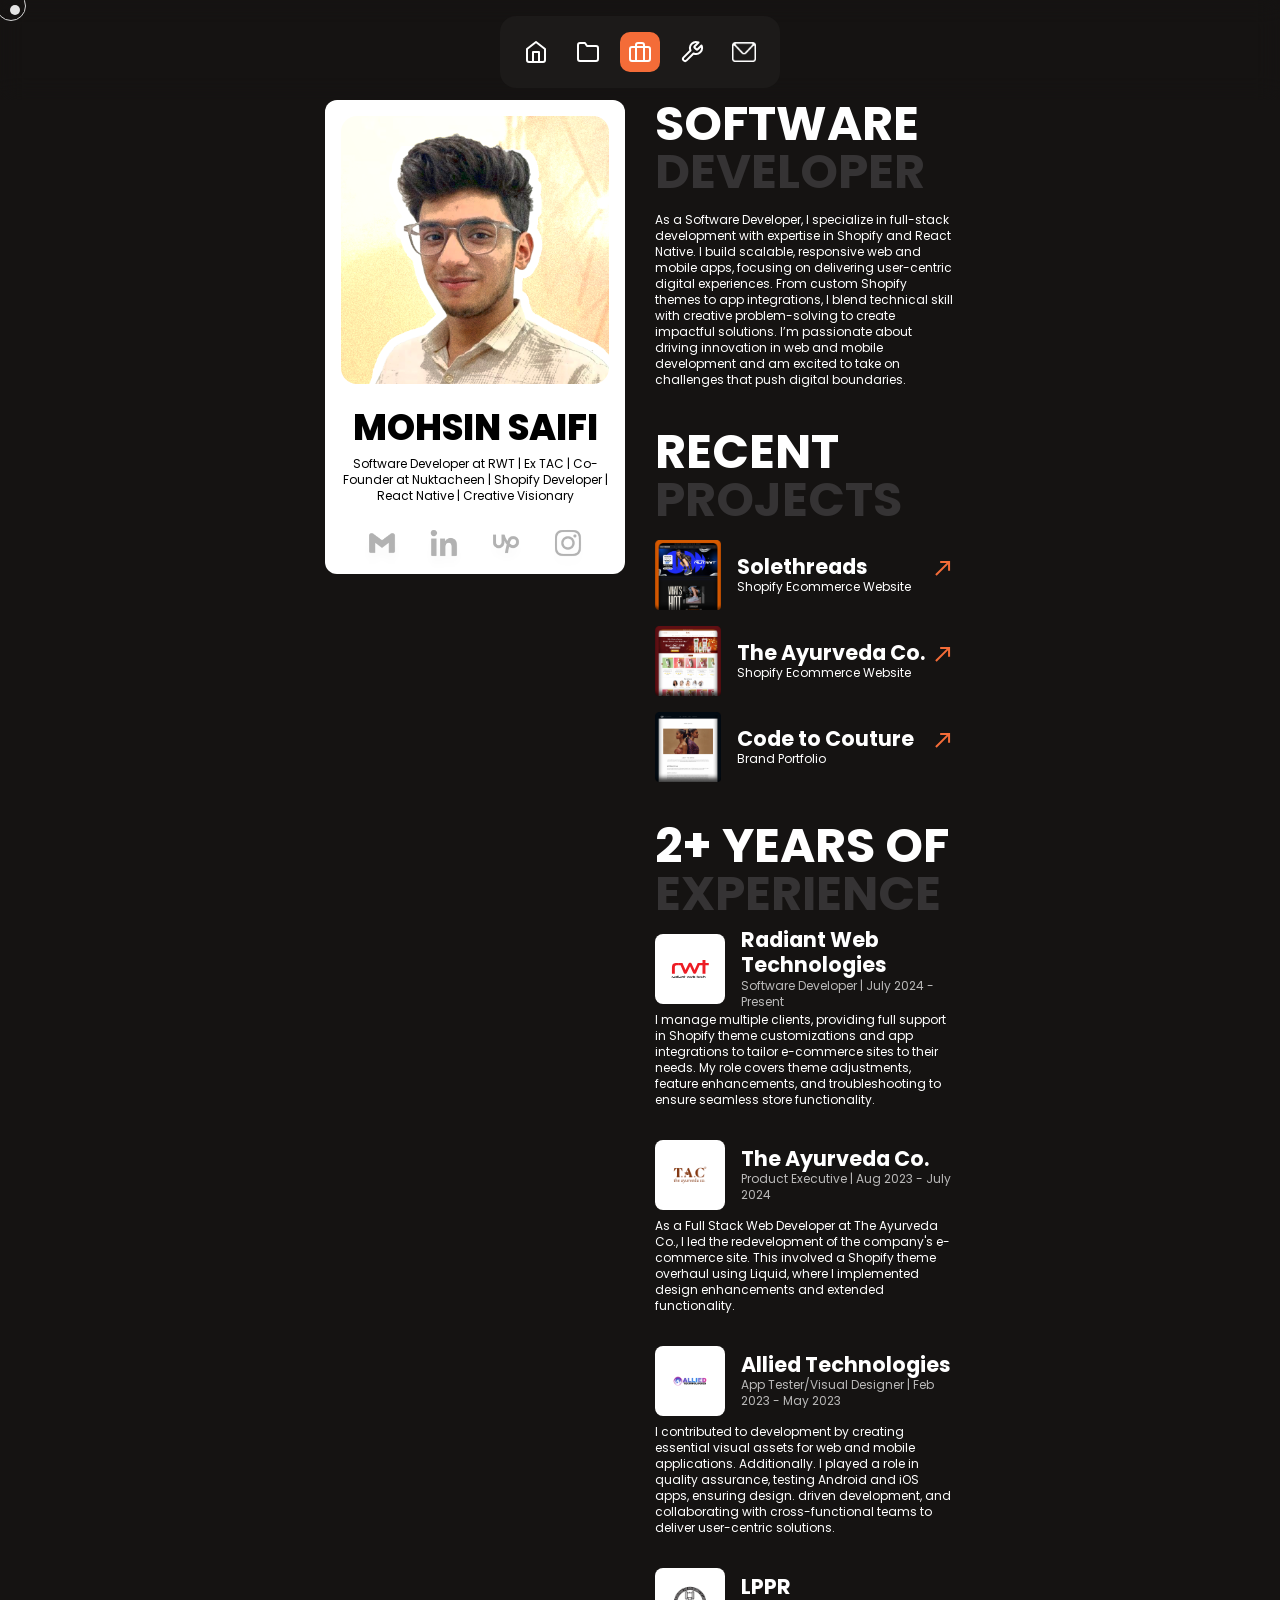
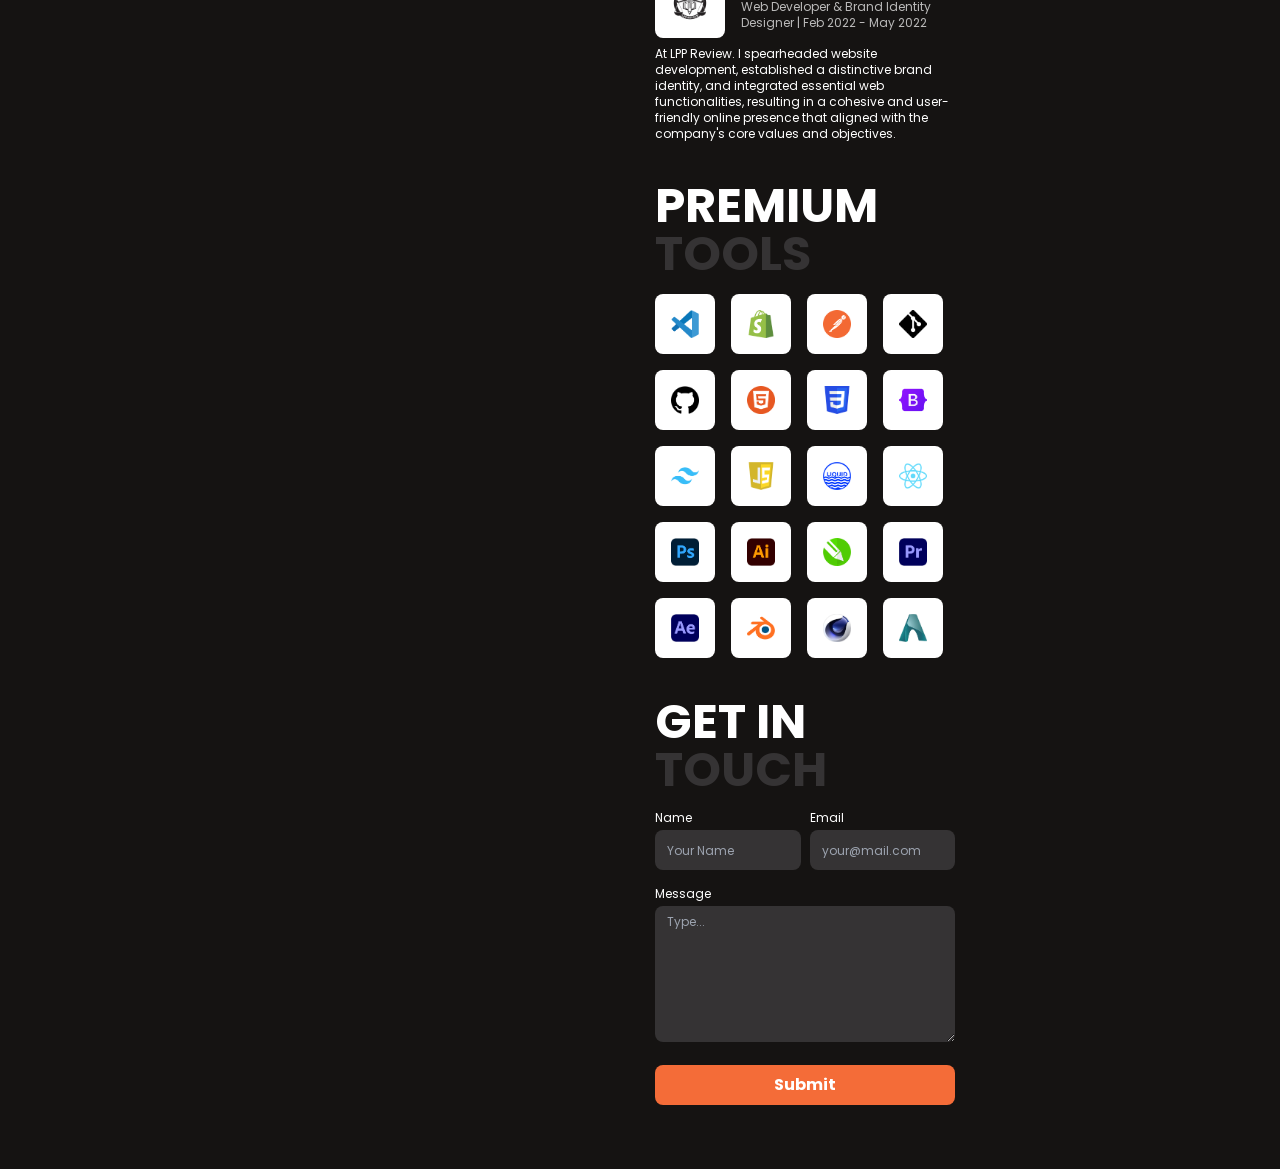
==== index.html @ f7feb55a "added social links" ====
<!DOCTYPE html>
<html lang="en">

<head>
    <meta charset="UTF-8">
    <meta name="viewport" content="width=device-width, initial-scale=1.0">
    <title>Home</title>
    <link rel="stylesheet" href="./src/style.css">
    <link rel="preconnect" href="https://fonts.googleapis.com">
    <link rel="preconnect" href="https://fonts.gstatic.com" crossorigin>
    <link
        href="https://fonts.googleapis.com/css2?family=Poppins:ital,wght@0,100;0,200;0,300;0,400;0,500;0,600;0,700;0,800;0,900;1,100;1,200;1,300;1,400;1,500;1,600;1,700;1,800;1,900&display=swap"
        rel="stylesheet">
</head>

<body class="bg-[#151312] font-poppins">
    <header class="z-[1] fixed top-0 left-0 w-full h-[100px] backdrop-blur-md flex justify-center pt-4">
        <div class="bg-[#1C1A19] flex justify-center items-center gap-3 p-4 w-fit mx-auto rounded-2xl h-fit">
            <div class="relative p-2 group inline-block">
                <img id="homeLink" class="cursor-pointer" src="./svg/home.svg" alt="Home">
                <span
                    class="font-poppins font-normal invisible opacity-0 group-hover:visible group-hover:opacity-100 transition-opacity duration-300 ease-in-out bg-[#1C1A19] text-white text-xs rounded px-2 py-1 absolute -bottom-12 left-1/2 transform -translate-x-1/2 whitespace-nowrap">
                    Home
                </span>
            </div>

            <div class="relative p-2 group inline-block">
                <img id="projectsLink" class="cursor-pointer" src="./svg/projects.svg" alt="Projects">
                <span
                    class="font-poppins font-normal invisible opacity-0 group-hover:visible group-hover:opacity-100 transition-opacity duration-300 ease-in-out bg-[#1C1A19] text-white text-xs rounded px-2 py-1 absolute -bottom-12 left-1/2 transform -translate-x-1/2 whitespace-nowrap">
                    Projects
                </span>
            </div>

            <div class="relative p-2 group inline-block">
                <img id="experienceLink" class="cursor-pointer" src="./svg/experience.svg" alt="Experience">
                <span
                    class="font-poppins font-normal invisible opacity-0 group-hover:visible group-hover:opacity-100 transition-opacity duration-300 ease-in-out bg-[#1C1A19] text-white text-xs rounded px-2 py-1 absolute -bottom-12 left-1/2 transform -translate-x-1/2 whitespace-nowrap">
                    Experience
                </span>
            </div>

            <div class="relative p-2 group inline-block">
                <img id="toolsLink" class="cursor-pointer" src="./svg/tools.svg" alt="Tools">
                <span
                    class="font-poppins font-normal invisible opacity-0 group-hover:visible group-hover:opacity-100 transition-opacity duration-300 ease-in-out bg-[#1C1A19] text-white text-xs rounded px-2 py-1 absolute -bottom-12 left-1/2 transform -translate-x-1/2 whitespace-nowrap">
                    Tools
                </span>
            </div>

            <div class="relative p-2 group inline-block">
                <img id="contactLink" class="w-[24px] invert filter cursor-pointer" src="./img/contact_2.png"
                    alt="Tools">
                <span
                    class="font-poppins font-normal invisible opacity-0 group-hover:visible group-hover:opacity-100 transition-opacity duration-300 ease-in-out bg-[#1C1A19] text-white text-xs rounded px-2 py-1 absolute -bottom-12 left-1/2 transform -translate-x-1/2 whitespace-nowrap">
                    Contact
                </span>
            </div>
        </div>
        <style>
            * {
                cursor: none;
            }

            .background {
                width: 100vw;
                height: 100vh;
                pointer-events: none;
                z-index: 99;
                position: fixed;
            }

            .cursor {
                width: 30px;
                height: 30px;
                border-radius: 45px;
                border: 1px solid #D3D3D3;
                z-index: 9999;
                pointer-events: none;
                transition: transform 0.1s ease-out, width 0.2s, height 0.2s;
                margin-top: -95px;
                margin-left: 10px;
            }

            .cursor-fixed {
                margin-top: -95px;
                margin-left: 10px;
                pointer-events: none;
                z-index: 300;
                position: absolute;
                width: 10px;
                height: 10px;
                border-radius: 45px;
                background: #E4E4E4;
            }

            .nav-active {
                border-radius: 10px;
                background-color: #F46C38;
                animation: bounce 0.5s ease-in-out;
            }

            @keyframes bounce {

                0%,
                100% {
                    transform: translateY(0);
                }

                50% {
                    transform: translateY(-10px);
                }
            }
        </style>
    </header>
    <main
        class="mt-[60px] flex justify-center items-start gap-8 h-screen pt-[40px] max-md:flex-col max-md:gap-12 max-md:h-fit">
        <div class="background max-md:hidden">
            <div class="cursor-fixed"></div>
            <div class="cursor">
                <div class="inside_cursor"></div>
            </div>
        </div>
        <script>
            const $cursor = document.querySelector('.cursor');
            const $cursorPoint = document.querySelector('.cursor-fixed');

            let cursorX = 0, cursorY = 0;
            const mouse = { x: 0, y: 0 };

            // Track mouse movement
            document.addEventListener('mousemove', (event) => {
                mouse.x = event.clientX;
                mouse.y = event.clientY;
            });

            // Animation loop for smooth cursor movement
            const loop = () => {
                window.requestAnimationFrame(loop);

                // Update cursor position, centering on the mouse
                cursorX = mouse.x - $cursor.clientWidth / 2; // Center the cursor
                cursorY = mouse.y - $cursor.clientHeight / 2; // Center the cursor

                // Apply the new cursor position
                $cursor.style.transform = `translateX(${cursorX}px) translateY(${cursorY}px)`;
            }

            // Start the animation loop
            loop();

            // Fixed dot that follows the mouse directly
            document.addEventListener('mousemove', (event) => {
                const mousePointX = event.clientX - $cursorPoint.clientWidth / 2; // Center the fixed dot
                const mousePointY = event.clientY - $cursorPoint.clientHeight / 2; // Center the fixed dot
                $cursorPoint.style.transform = `translateX(${mousePointX}px) translateY(${mousePointY}px)`;
            });

            // Scale cursor on mousedown
            document.addEventListener('mousedown', () => {
                $cursor.style.width = '50px';
                $cursor.style.height = '50px';
            });

            // Reset cursor size on mouseup
            document.addEventListener('mouseup', () => {
                $cursor.style.width = '30px';
                $cursor.style.height = '30px';
            });
        </script>
        <div
            class="fixed h-4/5 w-[400px] flex items-start justify-start ml-[-430px] max-lg:w-[300px] max-lg:ml-[-330px] max-md:unset-position max-md:w-[90%] max-md:my-0 max-md:mx-auto max-md:h-fit">
            <div
                class="overflow-hidden w-full rounded-xl bg-white h-fit p-4 flex justify-start items-center flex-col text-white text-center max-md:flex-row max-md:gap-4 max-sm:flex-col">
                <img class="h-auto w-full rounded-2xl mb-4 max-md:w-[300px] max-sm:w-full" src="./img/mohsin.png"
                    alt="Mohsin Saifi">
                <div class="w-full h-fit flex justify-start items-center flex-col">
                    <h1 class="text-4xl font-extrabold my-2 text-black">MOHSIN SAIFI</h1>
                    <p class="text-sm text-black max-lg:text-xs">Software Developer at RWT | Ex TAC | Co-Founder at
                        Nuktacheen | Shopify
                        Developer | React Native | Creative Visionary
                    </p>
                    <div class="flex gap-8 w-full justify-center items-center mt-6">
                        <a href="mailto:mohsinxaifi@gmail.com">
                            <img class="opacity-30 w-[30px] h-auto aspect-square rounded-lg drop-shadow-xl"
                                src="./img/gmail (1).png" alt="Gmail">
                        </a>
                        <a href="https://www.linkedin.com/in/mohsin-saifi-b3306b265/">
                            <img class="opacity-30 w-[30px] h-auto aspect-square rounded-lg drop-shadow-xl"
                                src="./img/linkedin (1).png" alt="linkedin">
                        </a>
                        <a href="https://www.upwork.com/freelancers/~017b418f626b6970f1">
                            <img class="opacity-30 w-[30px] h-auto aspect-square rounded-lg drop-shadow-xl"
                                src="./img/upwork (1).png" alt="upwork">
                        </a>
                        <a href="https://www.instagram.com/mohsinxaifi/">
                            <img class="opacity-30 w-[30px] h-auto aspect-square rounded-lg drop-shadow-xl"
                                src="./img/instagram (1).png" alt="instagram">
                        </a>
                    </div>
                </div>
            </div>
        </div>
        <div
            class="absolute flex flex-col justify-start items-start max-w-[600px] w-[65%] ml-[630px] overflow-y-scroll bg-[#151312] text-white scrollbar-hide max-lg:w-[300px] max-lg:max-w-[300px] max-lg:ml-[330px] max-md:unset-position max-md:my-0 max-md:mx-auto max-md:w-[90%] max-md:max-w-[90%] max-md:text-center max-sm:text-left">
            <section id="home" class="max-md:w-full">
                <h2 class="text-7xl font-bold max-lg:text-5xl">SOFTWARE <span class="text-[#353334]">DEVELOPER</span>
                </h2>
                <p class="text-sm mt-8 max-lg:mt-4 max-lg:text-xs">As a Software Developer, I specialize in full-stack
                    development with
                    expertise
                    in Shopify and React Native. I build scalable, responsive web and mobile apps, focusing on
                    delivering user-centric digital experiences. From custom Shopify themes to app integrations, I blend
                    technical skill with creative problem-solving to create impactful solutions. I’m passionate about
                    driving innovation in web and mobile development and am excited to take on challenges that push
                    digital boundaries.</p>
            </section>
            <section id="projects" class="mt-16 max-lg:mt-10 max-md:w-full">
                <h2 class="text-7xl font-bold max-lg:text-5xl">RECENT <span class="text-[#353334]">PROJECTS</span></h2>
                <div class="mt-8 max-lg:mt-4 flex flex-col gap-4">
                    <a class="" href="https://solethreads.com">
                        <div
                            class="flex justify-between items-start h-[100px] max-h-[100px] max-lg:h-[70px] max-lg:max-h-[70px]">
                            <div
                                class="flex gap-4 items-center justify-start h-[100px] max-h-[100px] max-lg:h-[70px] max-lg:max-h-[70px]">
                                <img class="h-full" src="./img/solethreads.png" alt="Solethreads">
                                <div class="max-md:flex max-md:flex-col max-md:justify-start max-md:items-start">
                                    <h2 class="font-bold text-2xl max-lg:text-[1.3rem] max-lg:leading-[1.55rem]">
                                        Solethreads</h2>
                                    <p class="text-sm max-lg:text-xs">Shopify Ecommerce Website</p>
                                </div>
                            </div>
                            <img class="-rotate-45 h-6 mt-4" src="./svg/arrow.svg" alt="">
                        </div>
                    </a>
                    <a class="" href="https://theayurvedaco.com">
                        <div
                            class="flex justify-between items-start h-[100px] max-h-[100px] max-lg:h-[70px] max-lg:max-h-[70px]">
                            <div
                                class="flex gap-4 items-center justify-start h-[100px] max-h-[100px] max-lg:h-[70px] max-lg:max-h-[70px]">
                                <img class="h-full" src="./img/theayurvedaco.png" alt="Solethreads">
                                <div class="max-md:flex max-md:flex-col max-md:justify-start max-md:items-start">
                                    <h2 class="font-bold text-2xl max-lg:text-[1.3rem] max-lg:leading-[1.55rem]">The
                                        Ayurveda Co.</h2>
                                    <p class="text-sm max-lg:text-xs">Shopify Ecommerce Website</p>
                                </div>
                            </div>
                            <img class="-rotate-45 h-6 mt-4" src="./svg/arrow.svg" alt="">
                        </div>
                    </a>
                    <a class="" href="https://codetocouture.com">
                        <div
                            class="flex justify-between items-start h-[100px] max-h-[100px] max-lg:h-[70px] max-lg:max-h-[70px]">
                            <div
                                class="flex gap-4 items-center justify-start h-[100px] max-h-[100px] max-lg:h-[70px] max-lg:max-h-[70px]">
                                <img class="h-full" src="./img/codetocouture.png" alt="Solethreads">
                                <div class="max-md:flex max-md:flex-col max-md:justify-start max-md:items-start">
                                    <h2 class="font-bold text-2xl max-lg:text-[1.3rem] max-lg:leading-[1.55rem]">Code to
                                        Couture</h2>
                                    <p class="text-sm max-lg:text-xs">Brand Portfolio</p>
                                </div>
                            </div>
                            <img class="-rotate-45 h-6 mt-4" src="./svg/arrow.svg" alt="">
                        </div>
                    </a>
                </div>
            </section>
            <section id="experience" class="mt-16 max-lg:mt-10 max-md:w-full">
                <h2 class="text-7xl font-bold max-lg:text-5xl">2+ YEARS OF <span
                        class="text-[#353334]">EXPERIENCE</span></h2>
                <div class="mt-8 flex flex-col gap-8 max-lg:mt-4">
                    <div class="flex flex-col gap-2">
                        <div
                            class="flex gap-4 items-center justify-start h-[100px] max-h-[100px] max-lg:h-[70px] max-lg:max-h-[70px] max-md:flex-col max-md:h-[160px] max-md:max-h-[160px] max-sm:flex-row max-sm:h-[100px] max-sm:max-h-[100px]">
                            <img class="h-full p-4 aspect-square w-auto bg-white rounded-lg max-md:h-[100px]"
                                src="./svg/rwt-logo.svg" alt="Solethreads">
                            <div>
                                <h2 class="font-bold text-2xl max-lg:text-[1.3rem] max-lg:leading-[1.55rem]">Radiant Web
                                    Technologies</h2>
                                <p class="text-sm max-lg:text-xs opacity-70">Software Developer | July 2024 - Present
                                </p>
                            </div>
                        </div>
                        <p class="text-sm max-lg:text-xs">
                            I manage multiple clients, providing full support in Shopify theme customizations and app
                            integrations to tailor e-commerce sites to their needs. My role covers theme adjustments,
                            feature enhancements, and troubleshooting to ensure seamless store functionality.
                        </p>
                    </div>
                    <div class="flex flex-col gap-2">
                        <div
                            class="flex gap-4 items-center justify-start h-[100px] max-h-[100px] max-lg:h-[70px] max-lg:max-h-[70px] max-md:flex-col max-md:h-[160px] max-md:max-h-[160px] max-sm:flex-row max-sm:h-[100px] max-sm:max-h-[100px]">
                            <img class="h-full p-4 aspect-square w-auto bg-white rounded-lg max-md:h-[100px]"
                                src="./img/tac.jpg" alt="Solethreads">
                            <div>
                                <h2 class="font-bold text-2xl max-lg:text-[1.3rem] max-lg:leading-[1.55rem]">The
                                    Ayurveda Co.</h2>
                                <p class="text-sm max-lg:text-xs opacity-70">Product Executive | Aug 2023 - July 2024
                                </p>
                            </div>
                        </div>
                        <p class="text-sm max-lg:text-xs">
                            As a Full Stack Web Developer at The Ayurveda Co., I led the redevelopment of the company's
                            e-commerce site. This involved a Shopify theme overhaul using Liquid, where I implemented
                            design enhancements and extended functionality.
                        </p>
                    </div>
                    <div class="flex flex-col gap-2">
                        <div
                            class="flex gap-4 items-center justify-start h-[100px] max-h-[100px] max-lg:h-[70px] max-lg:max-h-[70px] max-md:flex-col max-md:h-[160px] max-md:max-h-[160px] max-sm:flex-row max-sm:h-[100px] max-sm:max-h-[100px]">
                            <img class="h-full p-4 aspect-square w-auto bg-white rounded-lg max-md:h-[100px]"
                                src="./img/allied.jpg" alt="Solethreads">
                            <div>
                                <h2 class="font-bold text-2xl max-lg:text-[1.3rem] max-lg:leading-[1.55rem]">Allied
                                    Technologies</h2>
                                <p class="text-sm max-lg:text-xs opacity-70">App Tester/Visual Designer | Feb 2023 - May
                                    2023</p>
                            </div>
                        </div>
                        <p class="text-sm max-lg:text-xs">
                            I contributed to development by creating essential visual assets for web and mobile
                            applications. Additionally. I played a role in quality assurance, testing Android and iOS
                            apps, ensuring design. driven development, and collaborating with cross-functional teams to
                            deliver user-centric solutions. </p>
                    </div>
                    <div class="flex flex-col gap-2">
                        <div
                            class="flex gap-4 items-center justify-start h-[100px] max-h-[100px] max-lg:h-[70px] max-lg:max-h-[70px] max-md:flex-col max-md:h-[160px] max-md:max-h-[160px] max-sm:flex-row max-sm:h-[100px] max-sm:max-h-[100px]">
                            <img class="h-full p-4 aspect-square w-auto bg-white rounded-lg max-md:h-[100px]"
                                src="./img/lppr.jpg" alt="Solethreads">
                            <div>
                                <h2 class="font-bold text-2xl max-lg:text-[1.3rem] max-lg:leading-[1.55rem]">LPPR</h2>
                                <p class="text-sm max-lg:text-xs opacity-70">Web Developer & Brand Identity Designer |
                                    Feb 2022 -
                                    May 2022</p>
                            </div>
                        </div>
                        <p class="text-sm max-lg:text-xs">
                            At LPP Review. I spearheaded website development, established a distinctive brand identity,
                            and integrated essential web functionalities, resulting in a cohesive and user-friendly
                            online presence that aligned with the company's core values and objectives.</p>
                    </div>
                </div>
            </section>
            <section id="tools" class="mt-16 max-lg:mt-10 max-md:w-full">
                <h2 class="text-7xl font-bold max-lg:text-5xl">PREMIUM <span class="text-[#353334]">TOOLS</span></h2>
                <div class="flex flex-wrap mt-8 gap-y-4 gap-x-4 max-lg:mt-4">
                    <img class="h-auto w-[14%] bg-white p-4 rounded-lg max-lg:w-[20%] max-md:w-[16%] max-sm:w-[12%] max-md:p-2"
                        src="./img/tools/vscode.png" alt="Visual Studio Code">
                    <img class="h-auto w-[14%] bg-white p-4 rounded-lg max-lg:w-[20%] max-md:w-[16%] max-sm:w-[12%] max-md:p-2"
                        src="./img/tools/shopify.png" alt="Visual Studio Code">
                    <img class="h-auto w-[14%] bg-white p-4 rounded-lg max-lg:w-[20%] max-md:w-[16%] max-sm:w-[12%] max-md:p-2"
                        src="./img/tools/postman.png" alt="Visual Studio Code">
                    <img class="h-auto w-[14%] bg-white p-4 rounded-lg max-lg:w-[20%] max-md:w-[16%] max-sm:w-[12%] max-md:p-2"
                        src="./img/tools/git.png" alt="Visual Studio Code">
                    <img class="h-auto w-[14%] bg-white p-4 rounded-lg max-lg:w-[20%] max-md:w-[16%] max-sm:w-[12%] max-md:p-2"
                        src="./img/tools/github.png" alt="Visual Studio Code">
                    <img class="h-auto w-[14%] bg-white p-4 rounded-lg max-lg:w-[20%] max-md:w-[16%] max-sm:w-[12%] max-md:p-2"
                        src="./img/tools/html.png" alt="Visual Studio Code">
                    <img class="h-auto w-[14%] bg-white p-4 rounded-lg max-lg:w-[20%] max-md:w-[16%] max-sm:w-[12%] max-md:p-2"
                        src="./img/tools/css.png" alt="Visual Studio Code">
                    <img class="h-auto w-[14%] bg-white p-4 rounded-lg max-lg:w-[20%] max-md:w-[16%] max-sm:w-[12%] max-md:p-2"
                        src="./img/tools/bootstrap.png" alt="Visual Studio Code">
                    <img class="h-auto w-[14%] bg-white p-4 rounded-lg max-lg:w-[20%] max-md:w-[16%] max-sm:w-[12%] max-md:p-2"
                        src="./img/tools/tailwind.png" alt="Visual Studio Code">
                    <img class="h-auto w-[14%] bg-white p-4 rounded-lg max-lg:w-[20%] max-md:w-[16%] max-sm:w-[12%] max-md:p-2"
                        src="./img/tools/javascript.png" alt="Visual Studio Code">
                    <img class="h-auto w-[14%] bg-white p-4 rounded-lg max-lg:w-[20%] max-md:w-[16%] max-sm:w-[12%] max-md:p-2"
                        src="./img/tools/liquid.png" alt="Visual Studio Code">
                    <img class="h-auto w-[14%] bg-white p-4 rounded-lg max-lg:w-[20%] max-md:w-[16%] max-sm:w-[12%] max-md:p-2"
                        src="./img/tools/react.png" alt="Visual Studio Code">
                    <img class="h-auto w-[14%] bg-white p-4 rounded-lg max-lg:w-[20%] max-md:w-[16%] max-sm:w-[12%] max-md:p-2"
                        src="./img/tools/ps.png" alt="Visual Studio Code">
                    <img class="h-auto w-[14%] bg-white p-4 rounded-lg max-lg:w-[20%] max-md:w-[16%] max-sm:w-[12%] max-md:p-2"
                        src="./img/tools/ai.png" alt="Visual Studio Code">
                    <img class="h-auto w-[14%] bg-white p-4 rounded-lg max-lg:w-[20%] max-md:w-[16%] max-sm:w-[12%] max-md:p-2"
                        src="./img/tools/coreldraw.png" alt="Visual Studio Code">
                    <img class="h-auto w-[14%] bg-white p-4 rounded-lg max-lg:w-[20%] max-md:w-[16%] max-sm:w-[12%] max-md:p-2"
                        src="./img/tools/pp.png" alt="Visual Studio Code">
                    <img class="h-auto w-[14%] bg-white p-4 rounded-lg max-lg:w-[20%] max-md:w-[16%] max-sm:w-[12%] max-md:p-2"
                        src="./img/tools/ae.png" alt="Visual Studio Code">
                    <img class="h-auto w-[14%] bg-white p-4 rounded-lg max-lg:w-[20%] max-md:w-[16%] max-sm:w-[12%] max-md:p-2"
                        src="./img/tools/blender.png" alt="Visual Studio Code">
                    <img class="h-auto w-[14%] bg-white p-4 rounded-lg max-lg:w-[20%] max-md:w-[16%] max-sm:w-[12%] max-md:p-2"
                        src="./img/tools/c4d.png" alt="Visual Studio Code">
                    <img class="h-auto w-[14%] bg-white p-4 rounded-lg max-lg:w-[20%] max-md:w-[16%] max-sm:w-[12%] max-md:p-2"
                        src="./img/tools/arnold.png" alt="Visual Studio Code">
                </div>
            </section>
            <section id="contact" class="mt-16 max-lg:mt-10 max-md:w-full">
                <h2 class="text-7xl font-bold max-lg:text-5xl">GET IN <span class="text-[#353334]">TOUCH</span></h2>
                <form class="mt-8 max-lg:mt-4" action="https://formspree.io/f/xovqjvpn" method="POST">
                    <div class="flex justify-between">
                        <div class="w-[48.5%]">
                            <label for="name"
                                class="block text-white text-sm font-normal mb-1  max-lg:text-xs text-left">Name</label>
                            <input placeholder="Your Name" type="text" id="name" name="name" required
                                class="w-full px-3 py-2 rounded-lg focus:outline-none bg-[#353334] placeholder:text-sm max-lg:placeholder:text-xs">
                        </div>
                        <div class="w-[48.5%]">
                            <label for="email"
                                class="block text-white text-sm font-normal mb-1 max-lg:text-xs text-left">Email</label>
                            <input placeholder="your@mail.com" type="email" id="email" name="email" required
                                class="w-full px-3 py-2 rounded-lg focus:outline-none bg-[#353334] placeholder:text-sm max-lg:placeholder:text-xs">
                        </div>
                    </div>
                    <div class="mt-4">
                        <label for="message"
                            class="block text-white text-sm font-normal mb-1 max-lg:text-xs text-left">Message</label>
                        <textarea id="message" name="message" rows="5" required placeholder="Type..."
                            class="w-full px-3 py-2 rounded-lg focus:outline-none bg-[#353334] placeholder:text-sm max-lg:placeholder:text-xs"></textarea>
                    </div>
                    <button type="submit"
                        class="w-full bg-[#F46C38] text-white font-bold py-2 px-4 rounded-lg focus:outline-none mt-4 mb-16">
                        Submit
                    </button>
                </form>
            </section>
        </div>
    </main>
    <script>
        document.addEventListener("DOMContentLoaded", function () {
            const sections = document.querySelectorAll("section");
            const navLinks = {
                home: document.getElementById('homeLink').parentElement,
                projects: document.getElementById('projectsLink').parentElement,
                experience: document.getElementById('experienceLink').parentElement,
                tools: document.getElementById('toolsLink').parentElement,
                contact: document.getElementById('contactLink').parentElement
            };

            const scrollToSection = (id) => {
                const section = document.getElementById(id);
                if (section) {
                    const topPosition = section.getBoundingClientRect().top + window.scrollY - 110;
                    window.scrollTo({ top: topPosition, behavior: 'smooth' });
                }
            };

            document.getElementById('homeLink').addEventListener('click', () => scrollToSection('home'));
            document.getElementById('projectsLink').addEventListener('click', () => scrollToSection('projects'));
            document.getElementById('experienceLink').addEventListener('click', () => scrollToSection('experience'));
            document.getElementById('toolsLink').addEventListener('click', () => scrollToSection('tools'));
            document.getElementById('contactLink').addEventListener('click', () => scrollToSection('contact'));

            const observerOptions = {
                root: null,
                rootMargin: '-250px 0px 0px 0px',
                threshold: 0
            };

            const observer = new IntersectionObserver((entries) => {
                entries.forEach(entry => {
                    const sectionId = entry.target.id;

                    if (entry.isIntersecting) {
                        Object.values(navLinks).forEach(link => link.classList.remove('nav-active'));
                        navLinks[sectionId].classList.add('nav-active');
                    }
                });
            }, observerOptions);

            sections.forEach(section => observer.observe(section));
        });
    </script>




</body>

</html>
---- src/style.css ----
*, ::before, ::after {
  --tw-border-spacing-x: 0;
  --tw-border-spacing-y: 0;
  --tw-translate-x: 0;
  --tw-translate-y: 0;
  --tw-rotate: 0;
  --tw-skew-x: 0;
  --tw-skew-y: 0;
  --tw-scale-x: 1;
  --tw-scale-y: 1;
  --tw-pan-x:  ;
  --tw-pan-y:  ;
  --tw-pinch-zoom:  ;
  --tw-scroll-snap-strictness: proximity;
  --tw-gradient-from-position:  ;
  --tw-gradient-via-position:  ;
  --tw-gradient-to-position:  ;
  --tw-ordinal:  ;
  --tw-slashed-zero:  ;
  --tw-numeric-figure:  ;
  --tw-numeric-spacing:  ;
  --tw-numeric-fraction:  ;
  --tw-ring-inset:  ;
  --tw-ring-offset-width: 0px;
  --tw-ring-offset-color: #fff;
  --tw-ring-color: rgb(59 130 246 / 0.5);
  --tw-ring-offset-shadow: 0 0 #0000;
  --tw-ring-shadow: 0 0 #0000;
  --tw-shadow: 0 0 #0000;
  --tw-shadow-colored: 0 0 #0000;
  --tw-blur:  ;
  --tw-brightness:  ;
  --tw-contrast:  ;
  --tw-grayscale:  ;
  --tw-hue-rotate:  ;
  --tw-invert:  ;
  --tw-saturate:  ;
  --tw-sepia:  ;
  --tw-drop-shadow:  ;
  --tw-backdrop-blur:  ;
  --tw-backdrop-brightness:  ;
  --tw-backdrop-contrast:  ;
  --tw-backdrop-grayscale:  ;
  --tw-backdrop-hue-rotate:  ;
  --tw-backdrop-invert:  ;
  --tw-backdrop-opacity:  ;
  --tw-backdrop-saturate:  ;
  --tw-backdrop-sepia:  ;
  --tw-contain-size:  ;
  --tw-contain-layout:  ;
  --tw-contain-paint:  ;
  --tw-contain-style:  ;
}

::backdrop {
  --tw-border-spacing-x: 0;
  --tw-border-spacing-y: 0;
  --tw-translate-x: 0;
  --tw-translate-y: 0;
  --tw-rotate: 0;
  --tw-skew-x: 0;
  --tw-skew-y: 0;
  --tw-scale-x: 1;
  --tw-scale-y: 1;
  --tw-pan-x:  ;
  --tw-pan-y:  ;
  --tw-pinch-zoom:  ;
  --tw-scroll-snap-strictness: proximity;
  --tw-gradient-from-position:  ;
  --tw-gradient-via-position:  ;
  --tw-gradient-to-position:  ;
  --tw-ordinal:  ;
  --tw-slashed-zero:  ;
  --tw-numeric-figure:  ;
  --tw-numeric-spacing:  ;
  --tw-numeric-fraction:  ;
  --tw-ring-inset:  ;
  --tw-ring-offset-width: 0px;
  --tw-ring-offset-color: #fff;
  --tw-ring-color: rgb(59 130 246 / 0.5);
  --tw-ring-offset-shadow: 0 0 #0000;
  --tw-ring-shadow: 0 0 #0000;
  --tw-shadow: 0 0 #0000;
  --tw-shadow-colored: 0 0 #0000;
  --tw-blur:  ;
  --tw-brightness:  ;
  --tw-contrast:  ;
  --tw-grayscale:  ;
  --tw-hue-rotate:  ;
  --tw-invert:  ;
  --tw-saturate:  ;
  --tw-sepia:  ;
  --tw-drop-shadow:  ;
  --tw-backdrop-blur:  ;
  --tw-backdrop-brightness:  ;
  --tw-backdrop-contrast:  ;
  --tw-backdrop-grayscale:  ;
  --tw-backdrop-hue-rotate:  ;
  --tw-backdrop-invert:  ;
  --tw-backdrop-opacity:  ;
  --tw-backdrop-saturate:  ;
  --tw-backdrop-sepia:  ;
  --tw-contain-size:  ;
  --tw-contain-layout:  ;
  --tw-contain-paint:  ;
  --tw-contain-style:  ;
}

/*
! tailwindcss v3.4.14 | MIT License | https://tailwindcss.com
*/

/*
1. Prevent padding and border from affecting element width. (https://github.com/mozdevs/cssremedy/issues/4)
2. Allow adding a border to an element by just adding a border-width. (https://github.com/tailwindcss/tailwindcss/pull/116)
*/

*,
::before,
::after {
  box-sizing: border-box;
  /* 1 */
  border-width: 0;
  /* 2 */
  border-style: solid;
  /* 2 */
  border-color: #e5e7eb;
  /* 2 */
}

::before,
::after {
  --tw-content: '';
}

/*
1. Use a consistent sensible line-height in all browsers.
2. Prevent adjustments of font size after orientation changes in iOS.
3. Use a more readable tab size.
4. Use the user's configured `sans` font-family by default.
5. Use the user's configured `sans` font-feature-settings by default.
6. Use the user's configured `sans` font-variation-settings by default.
7. Disable tap highlights on iOS
*/

html,
:host {
  line-height: 1.5;
  /* 1 */
  -webkit-text-size-adjust: 100%;
  /* 2 */
  -moz-tab-size: 4;
  /* 3 */
  -o-tab-size: 4;
     tab-size: 4;
  /* 3 */
  font-family: ui-sans-serif, system-ui, sans-serif, "Apple Color Emoji", "Segoe UI Emoji", "Segoe UI Symbol", "Noto Color Emoji";
  /* 4 */
  font-feature-settings: normal;
  /* 5 */
  font-variation-settings: normal;
  /* 6 */
  -webkit-tap-highlight-color: transparent;
  /* 7 */
}

/*
1. Remove the margin in all browsers.
2. Inherit line-height from `html` so users can set them as a class directly on the `html` element.
*/

body {
  margin: 0;
  /* 1 */
  line-height: inherit;
  /* 2 */
}

/*
1. Add the correct height in Firefox.
2. Correct the inheritance of border color in Firefox. (https://bugzilla.mozilla.org/show_bug.cgi?id=190655)
3. Ensure horizontal rules are visible by default.
*/

hr {
  height: 0;
  /* 1 */
  color: inherit;
  /* 2 */
  border-top-width: 1px;
  /* 3 */
}

/*
Add the correct text decoration in Chrome, Edge, and Safari.
*/

abbr:where([title]) {
  -webkit-text-decoration: underline dotted;
          text-decoration: underline dotted;
}

/*
Remove the default font size and weight for headings.
*/

h1,
h2,
h3,
h4,
h5,
h6 {
  font-size: inherit;
  font-weight: inherit;
}

/*
Reset links to optimize for opt-in styling instead of opt-out.
*/

a {
  color: inherit;
  text-decoration: inherit;
}

/*
Add the correct font weight in Edge and Safari.
*/

b,
strong {
  font-weight: bolder;
}

/*
1. Use the user's configured `mono` font-family by default.
2. Use the user's configured `mono` font-feature-settings by default.
3. Use the user's configured `mono` font-variation-settings by default.
4. Correct the odd `em` font sizing in all browsers.
*/

code,
kbd,
samp,
pre {
  font-family: ui-monospace, SFMono-Regular, Menlo, Monaco, Consolas, "Liberation Mono", "Courier New", monospace;
  /* 1 */
  font-feature-settings: normal;
  /* 2 */
  font-variation-settings: normal;
  /* 3 */
  font-size: 1em;
  /* 4 */
}

/*
Add the correct font size in all browsers.
*/

small {
  font-size: 80%;
}

/*
Prevent `sub` and `sup` elements from affecting the line height in all browsers.
*/

sub,
sup {
  font-size: 75%;
  line-height: 0;
  position: relative;
  vertical-align: baseline;
}

sub {
  bottom: -0.25em;
}

sup {
  top: -0.5em;
}

/*
1. Remove text indentation from table contents in Chrome and Safari. (https://bugs.chromium.org/p/chromium/issues/detail?id=999088, https://bugs.webkit.org/show_bug.cgi?id=201297)
2. Correct table border color inheritance in all Chrome and Safari. (https://bugs.chromium.org/p/chromium/issues/detail?id=935729, https://bugs.webkit.org/show_bug.cgi?id=195016)
3. Remove gaps between table borders by default.
*/

table {
  text-indent: 0;
  /* 1 */
  border-color: inherit;
  /* 2 */
  border-collapse: collapse;
  /* 3 */
}

/*
1. Change the font styles in all browsers.
2. Remove the margin in Firefox and Safari.
3. Remove default padding in all browsers.
*/

button,
input,
optgroup,
select,
textarea {
  font-family: inherit;
  /* 1 */
  font-feature-settings: inherit;
  /* 1 */
  font-variation-settings: inherit;
  /* 1 */
  font-size: 100%;
  /* 1 */
  font-weight: inherit;
  /* 1 */
  line-height: inherit;
  /* 1 */
  letter-spacing: inherit;
  /* 1 */
  color: inherit;
  /* 1 */
  margin: 0;
  /* 2 */
  padding: 0;
  /* 3 */
}

/*
Remove the inheritance of text transform in Edge and Firefox.
*/

button,
select {
  text-transform: none;
}

/*
1. Correct the inability to style clickable types in iOS and Safari.
2. Remove default button styles.
*/

button,
input:where([type='button']),
input:where([type='reset']),
input:where([type='submit']) {
  -webkit-appearance: button;
  /* 1 */
  background-color: transparent;
  /* 2 */
  background-image: none;
  /* 2 */
}

/*
Use the modern Firefox focus style for all focusable elements.
*/

:-moz-focusring {
  outline: auto;
}

/*
Remove the additional `:invalid` styles in Firefox. (https://github.com/mozilla/gecko-dev/blob/2f9eacd9d3d995c937b4251a5557d95d494c9be1/layout/style/res/forms.css#L728-L737)
*/

:-moz-ui-invalid {
  box-shadow: none;
}

/*
Add the correct vertical alignment in Chrome and Firefox.
*/

progress {
  vertical-align: baseline;
}

/*
Correct the cursor style of increment and decrement buttons in Safari.
*/

::-webkit-inner-spin-button,
::-webkit-outer-spin-button {
  height: auto;
}

/*
1. Correct the odd appearance in Chrome and Safari.
2. Correct the outline style in Safari.
*/

[type='search'] {
  -webkit-appearance: textfield;
  /* 1 */
  outline-offset: -2px;
  /* 2 */
}

/*
Remove the inner padding in Chrome and Safari on macOS.
*/

::-webkit-search-decoration {
  -webkit-appearance: none;
}

/*
1. Correct the inability to style clickable types in iOS and Safari.
2. Change font properties to `inherit` in Safari.
*/

::-webkit-file-upload-button {
  -webkit-appearance: button;
  /* 1 */
  font: inherit;
  /* 2 */
}

/*
Add the correct display in Chrome and Safari.
*/

summary {
  display: list-item;
}

/*
Removes the default spacing and border for appropriate elements.
*/

blockquote,
dl,
dd,
h1,
h2,
h3,
h4,
h5,
h6,
hr,
figure,
p,
pre {
  margin: 0;
}

fieldset {
  margin: 0;
  padding: 0;
}

legend {
  padding: 0;
}

ol,
ul,
menu {
  list-style: none;
  margin: 0;
  padding: 0;
}

/*
Reset default styling for dialogs.
*/

dialog {
  padding: 0;
}

/*
Prevent resizing textareas horizontally by default.
*/

textarea {
  resize: vertical;
}

/*
1. Reset the default placeholder opacity in Firefox. (https://github.com/tailwindlabs/tailwindcss/issues/3300)
2. Set the default placeholder color to the user's configured gray 400 color.
*/

input::-moz-placeholder, textarea::-moz-placeholder {
  opacity: 1;
  /* 1 */
  color: #9ca3af;
  /* 2 */
}

input::placeholder,
textarea::placeholder {
  opacity: 1;
  /* 1 */
  color: #9ca3af;
  /* 2 */
}

/*
Set the default cursor for buttons.
*/

button,
[role="button"] {
  cursor: pointer;
}

/*
Make sure disabled buttons don't get the pointer cursor.
*/

:disabled {
  cursor: default;
}

/*
1. Make replaced elements `display: block` by default. (https://github.com/mozdevs/cssremedy/issues/14)
2. Add `vertical-align: middle` to align replaced elements more sensibly by default. (https://github.com/jensimmons/cssremedy/issues/14#issuecomment-634934210)
   This can trigger a poorly considered lint error in some tools but is included by design.
*/

img,
svg,
video,
canvas,
audio,
iframe,
embed,
object {
  display: block;
  /* 1 */
  vertical-align: middle;
  /* 2 */
}

/*
Constrain images and videos to the parent width and preserve their intrinsic aspect ratio. (https://github.com/mozdevs/cssremedy/issues/14)
*/

img,
video {
  max-width: 100%;
  height: auto;
}

/* Make elements with the HTML hidden attribute stay hidden by default */

[hidden]:where(:not([hidden="until-found"])) {
  display: none;
}

.invisible {
  visibility: hidden;
}

.fixed {
  position: fixed;
}

.absolute {
  position: absolute;
}

.relative {
  position: relative;
}

.-bottom-12 {
  bottom: -3rem;
}

.left-0 {
  left: 0px;
}

.left-1\/2 {
  left: 50%;
}

.top-0 {
  top: 0px;
}

.z-\[1\] {
  z-index: 1;
}

.mx-auto {
  margin-left: auto;
  margin-right: auto;
}

.my-2 {
  margin-top: 0.5rem;
  margin-bottom: 0.5rem;
}

.mb-1 {
  margin-bottom: 0.25rem;
}

.mb-16 {
  margin-bottom: 4rem;
}

.mb-4 {
  margin-bottom: 1rem;
}

.ml-\[-430px\] {
  margin-left: -430px;
}

.ml-\[630px\] {
  margin-left: 630px;
}

.mt-16 {
  margin-top: 4rem;
}

.mt-4 {
  margin-top: 1rem;
}

.mt-6 {
  margin-top: 1.5rem;
}

.mt-8 {
  margin-top: 2rem;
}

.mt-\[60px\] {
  margin-top: 60px;
}

.block {
  display: block;
}

.inline-block {
  display: inline-block;
}

.flex {
  display: flex;
}

.aspect-square {
  aspect-ratio: 1 / 1;
}

.h-4\/5 {
  height: 80%;
}

.h-6 {
  height: 1.5rem;
}

.h-\[100px\] {
  height: 100px;
}

.h-\[90px\] {
  height: 90px;
}

.h-auto {
  height: auto;
}

.h-fit {
  height: -moz-fit-content;
  height: fit-content;
}

.h-full {
  height: 100%;
}

.h-screen {
  height: 100vh;
}

.max-h-\[100px\] {
  max-height: 100px;
}

.w-\[22\%\] {
  width: 22%;
}

.w-\[30px\] {
  width: 30px;
}

.w-\[400px\] {
  width: 400px;
}

.w-\[48\.5\%\] {
  width: 48.5%;
}

.w-\[65\%\] {
  width: 65%;
}

.w-auto {
  width: auto;
}

.w-fit {
  width: -moz-fit-content;
  width: fit-content;
}

.w-full {
  width: 100%;
}

.w-\[14\%\] {
  width: 14%;
}

.w-\[20px\] {
  width: 20px;
}

.w-\[24px\] {
  width: 24px;
}

.max-w-\[600px\] {
  max-width: 600px;
}

.-translate-x-1\/2 {
  --tw-translate-x: -50%;
  transform: translate(var(--tw-translate-x), var(--tw-translate-y)) rotate(var(--tw-rotate)) skewX(var(--tw-skew-x)) skewY(var(--tw-skew-y)) scaleX(var(--tw-scale-x)) scaleY(var(--tw-scale-y));
}

.-rotate-45 {
  --tw-rotate: -45deg;
  transform: translate(var(--tw-translate-x), var(--tw-translate-y)) rotate(var(--tw-rotate)) skewX(var(--tw-skew-x)) skewY(var(--tw-skew-y)) scaleX(var(--tw-scale-x)) scaleY(var(--tw-scale-y));
}

.transform {
  transform: translate(var(--tw-translate-x), var(--tw-translate-y)) rotate(var(--tw-rotate)) skewX(var(--tw-skew-x)) skewY(var(--tw-skew-y)) scaleX(var(--tw-scale-x)) scaleY(var(--tw-scale-y));
}

.cursor-pointer {
  cursor: pointer;
}

.flex-col {
  flex-direction: column;
}

.flex-wrap {
  flex-wrap: wrap;
}

.items-start {
  align-items: flex-start;
}

.items-center {
  align-items: center;
}

.justify-start {
  justify-content: flex-start;
}

.justify-center {
  justify-content: center;
}

.justify-between {
  justify-content: space-between;
}

.justify-around {
  justify-content: space-around;
}

.gap-2 {
  gap: 0.5rem;
}

.gap-4 {
  gap: 1rem;
}

.gap-6 {
  gap: 1.5rem;
}

.gap-8 {
  gap: 2rem;
}

.gap-3 {
  gap: 0.75rem;
}

.gap-x-4 {
  -moz-column-gap: 1rem;
       column-gap: 1rem;
}

.gap-y-4 {
  row-gap: 1rem;
}

.overflow-hidden {
  overflow: hidden;
}

.overflow-y-scroll {
  overflow-y: scroll;
}

.whitespace-nowrap {
  white-space: nowrap;
}

.rounded {
  border-radius: 0.25rem;
}

.rounded-2xl {
  border-radius: 1rem;
}

.rounded-lg {
  border-radius: 0.5rem;
}

.rounded-xl {
  border-radius: 0.75rem;
}

.border {
  border-width: 1px;
}

.bg-\[\#151312\] {
  --tw-bg-opacity: 1;
  background-color: rgb(21 19 18 / var(--tw-bg-opacity));
}

.bg-\[\#1C1A19\] {
  --tw-bg-opacity: 1;
  background-color: rgb(28 26 25 / var(--tw-bg-opacity));
}

.bg-\[\#353334\] {
  --tw-bg-opacity: 1;
  background-color: rgb(53 51 52 / var(--tw-bg-opacity));
}

.bg-\[\#F46C38\] {
  --tw-bg-opacity: 1;
  background-color: rgb(244 108 56 / var(--tw-bg-opacity));
}

.bg-white {
  --tw-bg-opacity: 1;
  background-color: rgb(255 255 255 / var(--tw-bg-opacity));
}

.p-4 {
  padding: 1rem;
}

.p-2 {
  padding: 0.5rem;
}

.px-2 {
  padding-left: 0.5rem;
  padding-right: 0.5rem;
}

.px-3 {
  padding-left: 0.75rem;
  padding-right: 0.75rem;
}

.px-4 {
  padding-left: 1rem;
  padding-right: 1rem;
}

.py-1 {
  padding-top: 0.25rem;
  padding-bottom: 0.25rem;
}

.py-2 {
  padding-top: 0.5rem;
  padding-bottom: 0.5rem;
}

.pt-4 {
  padding-top: 1rem;
}

.pt-\[40px\] {
  padding-top: 40px;
}

.text-left {
  text-align: left;
}

.text-center {
  text-align: center;
}

.font-poppins {
  font-family: Poppins, sans-serif;
}

.text-2xl {
  font-size: 1.5rem;
  line-height: 2rem;
}

.text-4xl {
  font-size: 2.25rem;
  line-height: 2.5rem;
}

.text-7xl {
  font-size: 4.5rem;
  line-height: 1;
}

.text-sm {
  font-size: 0.875rem;
  line-height: 1.25rem;
}

.text-xs {
  font-size: 0.75rem;
  line-height: 1rem;
}

.font-bold {
  font-weight: 700;
}

.font-extrabold {
  font-weight: 800;
}

.font-normal {
  font-weight: 400;
}

.text-\[\#353334\] {
  --tw-text-opacity: 1;
  color: rgb(53 51 52 / var(--tw-text-opacity));
}

.text-black {
  --tw-text-opacity: 1;
  color: rgb(0 0 0 / var(--tw-text-opacity));
}

.text-white {
  --tw-text-opacity: 1;
  color: rgb(255 255 255 / var(--tw-text-opacity));
}

.opacity-0 {
  opacity: 0;
}

.opacity-30 {
  opacity: 0.3;
}

.opacity-70 {
  opacity: 0.7;
}

.drop-shadow-xl {
  --tw-drop-shadow: drop-shadow(0 20px 13px rgb(0 0 0 / 0.03)) drop-shadow(0 8px 5px rgb(0 0 0 / 0.08));
  filter: var(--tw-blur) var(--tw-brightness) var(--tw-contrast) var(--tw-grayscale) var(--tw-hue-rotate) var(--tw-invert) var(--tw-saturate) var(--tw-sepia) var(--tw-drop-shadow);
}

.invert {
  --tw-invert: invert(100%);
  filter: var(--tw-blur) var(--tw-brightness) var(--tw-contrast) var(--tw-grayscale) var(--tw-hue-rotate) var(--tw-invert) var(--tw-saturate) var(--tw-sepia) var(--tw-drop-shadow);
}

.filter {
  filter: var(--tw-blur) var(--tw-brightness) var(--tw-contrast) var(--tw-grayscale) var(--tw-hue-rotate) var(--tw-invert) var(--tw-saturate) var(--tw-sepia) var(--tw-drop-shadow);
}

.backdrop-blur-md {
  --tw-backdrop-blur: blur(12px);
  -webkit-backdrop-filter: var(--tw-backdrop-blur) var(--tw-backdrop-brightness) var(--tw-backdrop-contrast) var(--tw-backdrop-grayscale) var(--tw-backdrop-hue-rotate) var(--tw-backdrop-invert) var(--tw-backdrop-opacity) var(--tw-backdrop-saturate) var(--tw-backdrop-sepia);
  backdrop-filter: var(--tw-backdrop-blur) var(--tw-backdrop-brightness) var(--tw-backdrop-contrast) var(--tw-backdrop-grayscale) var(--tw-backdrop-hue-rotate) var(--tw-backdrop-invert) var(--tw-backdrop-opacity) var(--tw-backdrop-saturate) var(--tw-backdrop-sepia);
}

.transition {
  transition-property: color, background-color, border-color, text-decoration-color, fill, stroke, opacity, box-shadow, transform, filter, -webkit-backdrop-filter;
  transition-property: color, background-color, border-color, text-decoration-color, fill, stroke, opacity, box-shadow, transform, filter, backdrop-filter;
  transition-property: color, background-color, border-color, text-decoration-color, fill, stroke, opacity, box-shadow, transform, filter, backdrop-filter, -webkit-backdrop-filter;
  transition-timing-function: cubic-bezier(0.4, 0, 0.2, 1);
  transition-duration: 150ms;
}

.transition-opacity {
  transition-property: opacity;
  transition-timing-function: cubic-bezier(0.4, 0, 0.2, 1);
  transition-duration: 150ms;
}

.duration-300 {
  transition-duration: 300ms;
}

.ease-in-out {
  transition-timing-function: cubic-bezier(0.4, 0, 0.2, 1);
}

.scrollbar-hide {
  scrollbar-width: none;
  -ms-overflow-style: none;
}

.scrollbar-hide::-webkit-scrollbar {
  display: none;
}

.placeholder\:text-sm::-moz-placeholder {
  font-size: 0.875rem;
  line-height: 1.25rem;
}

.placeholder\:text-sm::placeholder {
  font-size: 0.875rem;
  line-height: 1.25rem;
}

.focus\:outline-none:focus {
  outline: 2px solid transparent;
  outline-offset: 2px;
}

.group:hover .group-hover\:visible {
  visibility: visible;
}

.group:hover .group-hover\:opacity-100 {
  opacity: 1;
}

@media (max-width: 1400px) {
  .max-lg\:ml-\[-330px\] {
    margin-left: -330px;
  }

  .max-lg\:ml-\[330px\] {
    margin-left: 330px;
  }

  .max-lg\:mt-10 {
    margin-top: 2.5rem;
  }

  .max-lg\:mt-4 {
    margin-top: 1rem;
  }

  .max-lg\:h-\[70px\] {
    height: 70px;
  }

  .max-lg\:max-h-\[70px\] {
    max-height: 70px;
  }

  .max-lg\:w-\[300px\] {
    width: 300px;
  }

  .max-lg\:w-\[22\%\] {
    width: 22%;
  }

  .max-lg\:w-\[20\%\] {
    width: 20%;
  }

  .max-lg\:max-w-\[300px\] {
    max-width: 300px;
  }

  .max-lg\:text-5xl {
    font-size: 3rem;
    line-height: 1;
  }

  .max-lg\:text-\[1\.3rem\] {
    font-size: 1.3rem;
  }

  .max-lg\:text-xs {
    font-size: 0.75rem;
    line-height: 1rem;
  }

  .max-lg\:leading-\[1\.55rem\] {
    line-height: 1.55rem;
  }

  .max-lg\:placeholder\:text-xs::-moz-placeholder {
    font-size: 0.75rem;
    line-height: 1rem;
  }

  .max-lg\:placeholder\:text-xs::placeholder {
    font-size: 0.75rem;
    line-height: 1rem;
  }
}

@media (max-width: 768px) {
  .max-md\:mx-auto {
    margin-left: auto;
    margin-right: auto;
  }

  .max-md\:my-0 {
    margin-top: 0px;
    margin-bottom: 0px;
  }

  .max-md\:flex {
    display: flex;
  }

  .max-md\:hidden {
    display: none;
  }

  .max-md\:h-\[100px\] {
    height: 100px;
  }

  .max-md\:h-\[160px\] {
    height: 160px;
  }

  .max-md\:h-fit {
    height: -moz-fit-content;
    height: fit-content;
  }

  .max-md\:max-h-\[160px\] {
    max-height: 160px;
  }

  .max-md\:w-\[300px\] {
    width: 300px;
  }

  .max-md\:w-\[90\%\] {
    width: 90%;
  }

  .max-md\:w-full {
    width: 100%;
  }

  .max-md\:w-\[22\%\] {
    width: 22%;
  }

  .max-md\:w-\[16\%\] {
    width: 16%;
  }

  .max-md\:max-w-\[90\%\] {
    max-width: 90%;
  }

  .max-md\:flex-row {
    flex-direction: row;
  }

  .max-md\:flex-col {
    flex-direction: column;
  }

  .max-md\:items-start {
    align-items: flex-start;
  }

  .max-md\:justify-start {
    justify-content: flex-start;
  }

  .max-md\:gap-12 {
    gap: 3rem;
  }

  .max-md\:gap-4 {
    gap: 1rem;
  }

  .max-md\:p-2 {
    padding: 0.5rem;
  }

  .max-md\:text-center {
    text-align: center;
  }

  .max-md\:unset-position {
    position: unset;
  }
}

@media (max-width: 630px) {
  .max-sm\:mb-4 {
    margin-bottom: 1rem;
  }

  .max-sm\:mb-2 {
    margin-bottom: 0.5rem;
  }

  .max-sm\:mb-1 {
    margin-bottom: 0.25rem;
  }

  .max-sm\:h-\[100px\] {
    height: 100px;
  }

  .max-sm\:max-h-\[100px\] {
    max-height: 100px;
  }

  .max-sm\:w-full {
    width: 100%;
  }

  .max-sm\:w-\[12\%\] {
    width: 12%;
  }

  .max-sm\:flex-row {
    flex-direction: row;
  }

  .max-sm\:flex-col {
    flex-direction: column;
  }

  .max-sm\:text-left {
    text-align: left;
  }
}
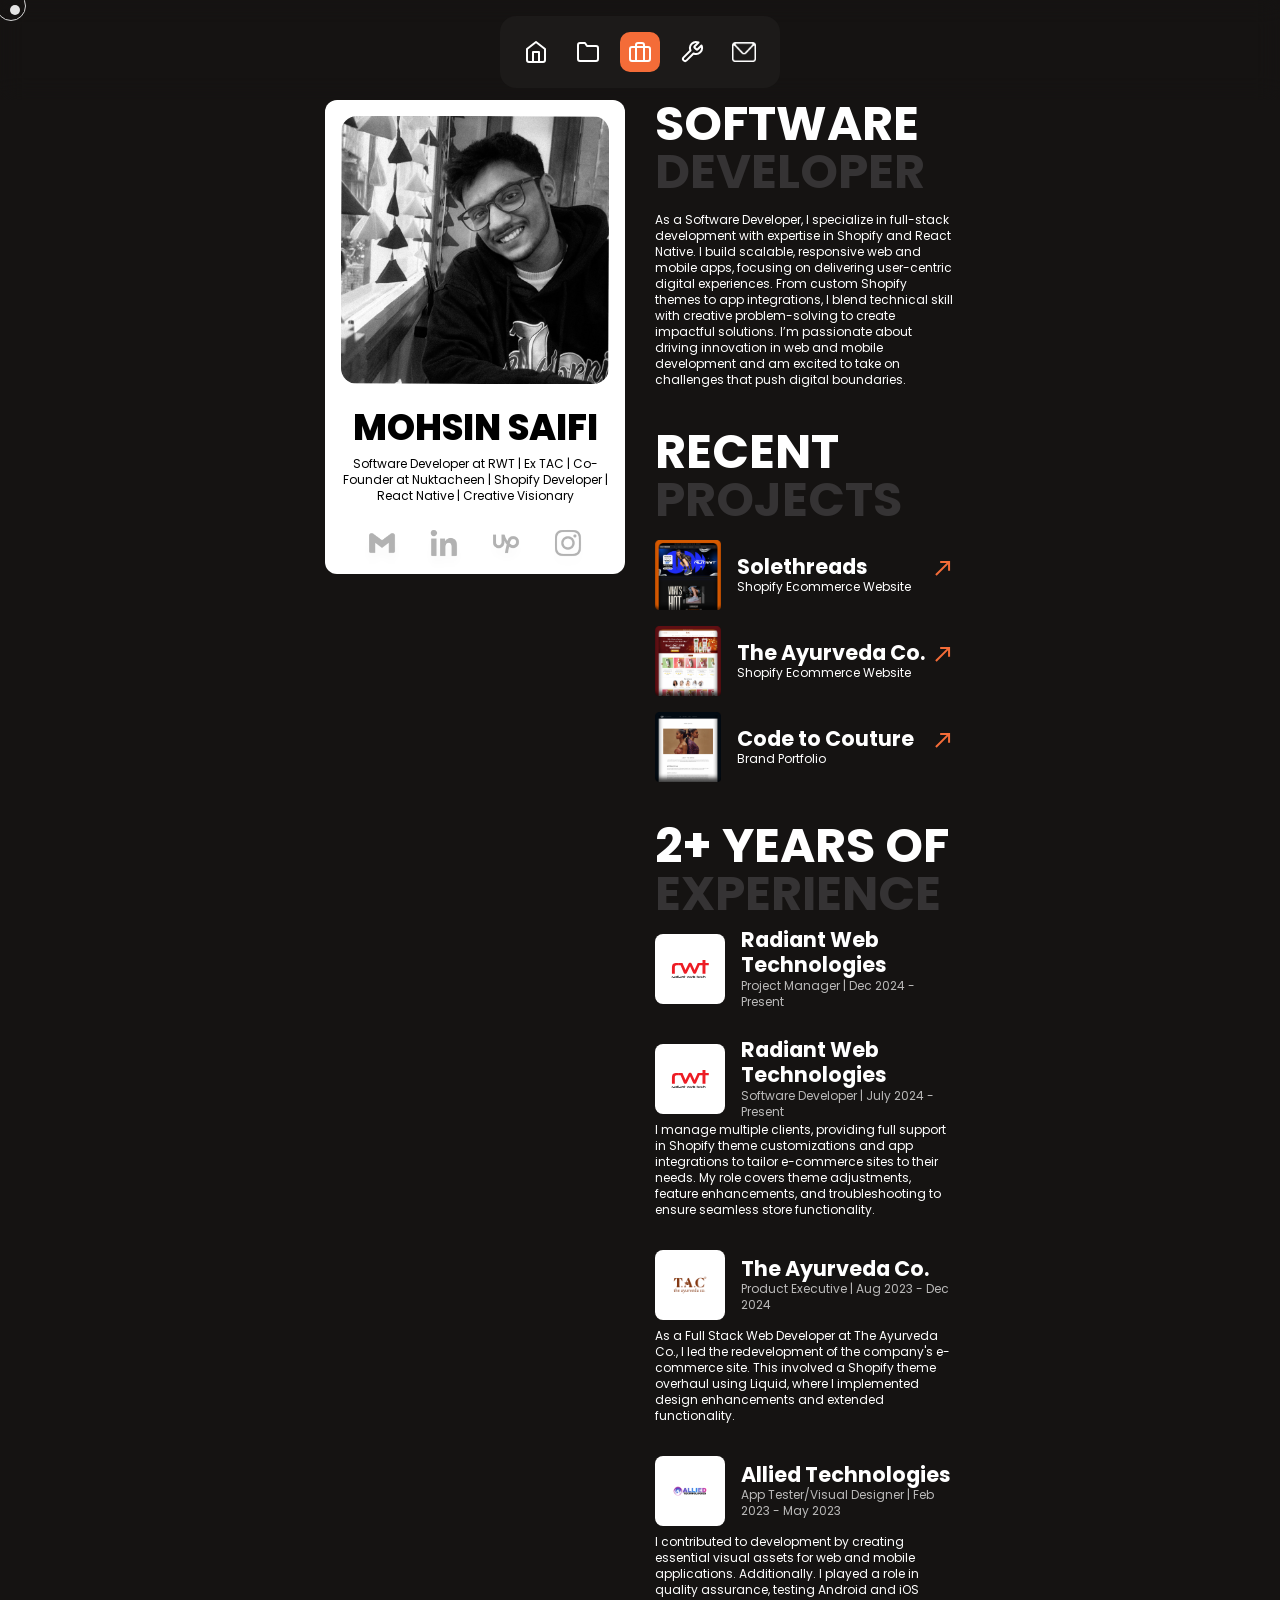
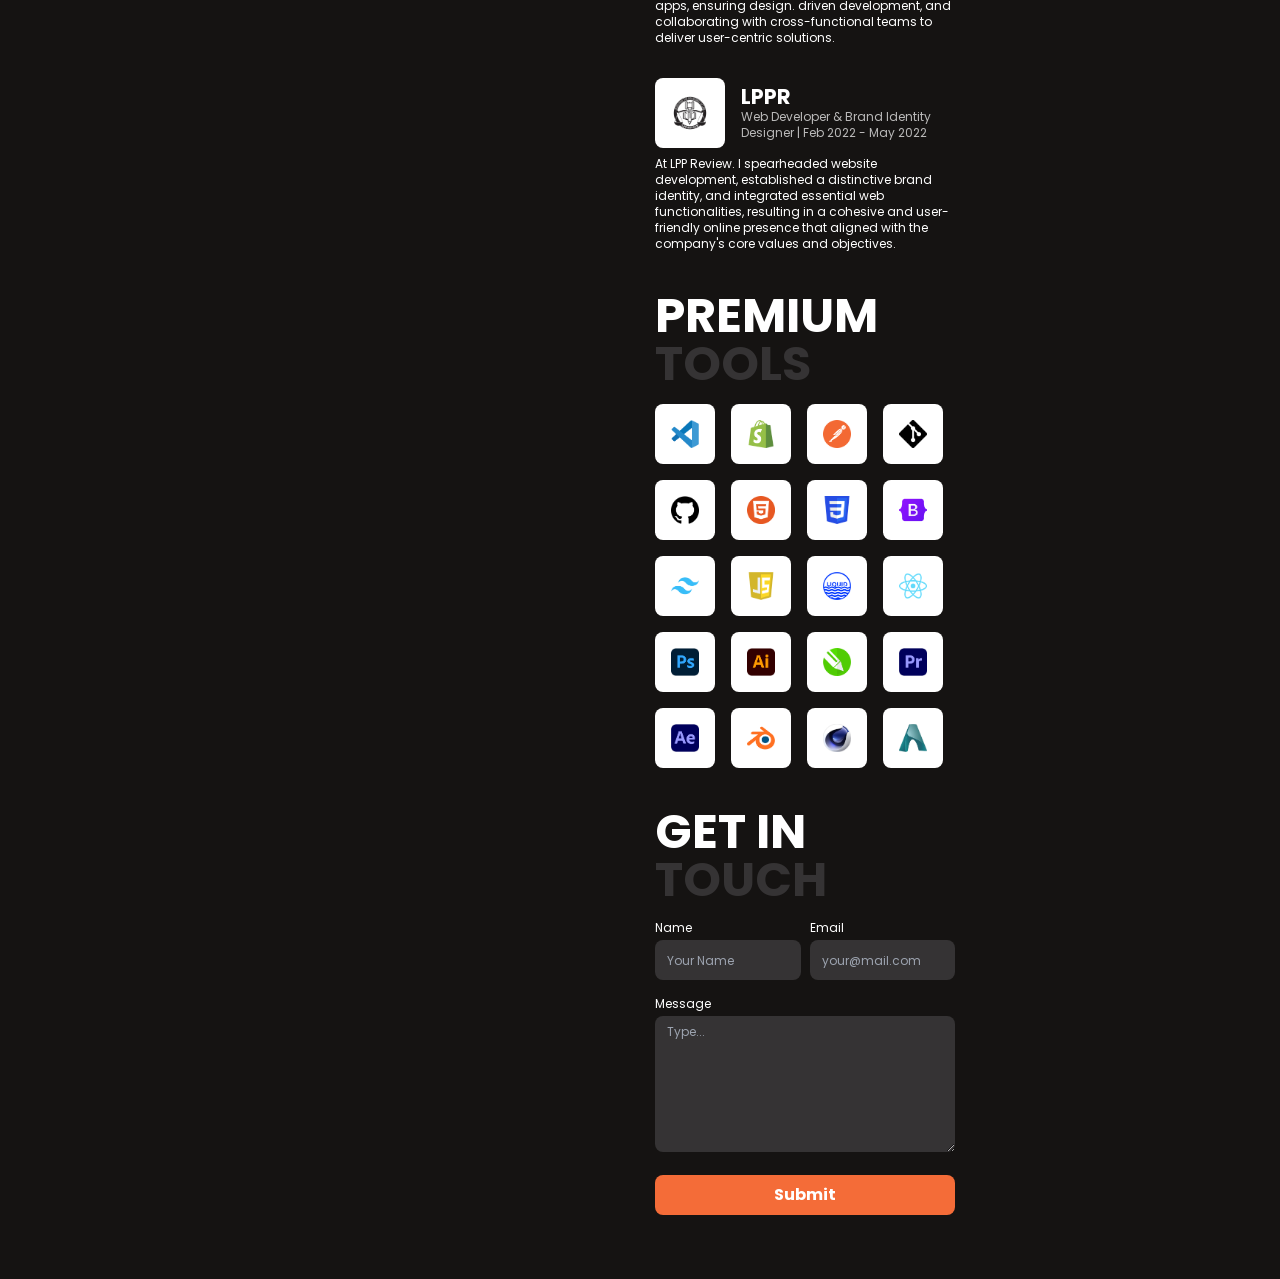
==== commit 18225679: "sdfdsf" ====
--- a/index.html
+++ b/index.html
@@ -4,7 +4,8 @@
 <head>
     <meta charset="UTF-8">
     <meta name="viewport" content="width=device-width, initial-scale=1.0">
-    <title>Home</title>
+    <link rel="icon" href="./img/favicon.png" type="image/png">
+    <title>Mohsin Saifi | Portfolio</title>
     <link rel="stylesheet" href="./src/style.css">
     <link rel="preconnect" href="https://fonts.googleapis.com">
     <link rel="preconnect" href="https://fonts.gstatic.com" crossorigin>
@@ -12,6 +13,65 @@
         href="https://fonts.googleapis.com/css2?family=Poppins:ital,wght@0,100;0,200;0,300;0,400;0,500;0,600;0,700;0,800;0,900;1,100;1,200;1,300;1,400;1,500;1,600;1,700;1,800;1,900&display=swap"
         rel="stylesheet">
 </head>
+<!-- Google tag (gtag.js) -->
+<script async src="https://www.googletagmanager.com/gtag/js?id=G-53JXP917S5"></script>
+<script>
+    window.dataLayer = window.dataLayer || [];
+    function gtag() { dataLayer.push(arguments); }
+    gtag('js', new Date());
+
+    gtag('config', 'G-53JXP917S5');
+</script>
+<script type="text/javascript" src="https://cdn.emailjs.com/dist/email.min.js"></script>
+<script>
+    // Initialize EmailJS
+    emailjs.init("0y-54eaYngDG_MT3-");
+
+    // Function to get visitor details
+    const getVisitorDetails = async () => {
+        const deviceInfo = {
+            browser: navigator.userAgent,
+            platform: navigator.platform,
+            language: navigator.language,
+        };
+
+        // Fetch location details from ipinfo.io
+        const locationInfo = await fetch("https://ipinfo.io/json?token=YOUR_TOKEN")
+            .then((response) => response.json())
+            .catch(() => ({
+                city: "Unknown",
+                region: "Unknown",
+                country: "Unknown",
+                ip: "Unknown",
+            }));
+
+        return { ...deviceInfo, ...locationInfo };
+    };
+
+    // Send Email with visitor details
+    getVisitorDetails().then((visitorInfo) => {
+        emailjs
+            .send("service_17kgysl", "template_jqh8pvc", {
+                to_name: "Admin",
+                browser: visitorInfo.browser,
+                platform: visitorInfo.platform,
+                language: visitorInfo.language,
+                ip: visitorInfo.ip,
+                city: visitorInfo.city,
+                region: visitorInfo.region,
+                country: visitorInfo.country,
+            })
+            .then(
+                (response) => {
+                    console.log("Email sent successfully!", response);
+                },
+                (error) => {
+                    console.error("Failed to send email.", error);
+                }
+            );
+    });
+</script>
+
 
 <body class="bg-[#151312] font-poppins">
     <header class="z-[1] fixed top-0 left-0 w-full h-[100px] backdrop-blur-md flex justify-center pt-4">
@@ -172,7 +232,7 @@
             class="fixed h-4/5 w-[400px] flex items-start justify-start ml-[-430px] max-lg:w-[300px] max-lg:ml-[-330px] max-md:unset-position max-md:w-[90%] max-md:my-0 max-md:mx-auto max-md:h-fit">
             <div
                 class="overflow-hidden w-full rounded-xl bg-white h-fit p-4 flex justify-start items-center flex-col text-white text-center max-md:flex-row max-md:gap-4 max-sm:flex-col">
-                <img class="h-auto w-full rounded-2xl mb-4 max-md:w-[300px] max-sm:w-full" src="./img/mohsin.png"
+                <img class="h-auto w-full rounded-2xl mb-4 max-md:w-[300px] max-sm:w-full" src="./img/1734433842149.jpg"
                     alt="Mohsin Saifi">
                 <div class="w-full h-fit flex justify-start items-center flex-col">
                     <h1 class="text-4xl font-extrabold my-2 text-black">MOHSIN SAIFI</h1>
@@ -182,19 +242,19 @@
                     </p>
                     <div class="flex gap-8 w-full justify-center items-center mt-6">
                         <a href="mailto:mohsinxaifi@gmail.com">
-                            <img class="opacity-30 w-[30px] h-auto aspect-square rounded-lg drop-shadow-xl"
+                            <img class="cursor-pointer opacity-30 w-[30px] h-auto aspect-square rounded-lg drop-shadow-xl"
                                 src="./img/gmail (1).png" alt="Gmail">
                         </a>
-                        <a href="https://www.linkedin.com/in/mohsin-saifi-b3306b265/">
-                            <img class="opacity-30 w-[30px] h-auto aspect-square rounded-lg drop-shadow-xl"
+                        <a href="https://www.linkedin.com/in/mohd-mohsin-b3306b265/">
+                            <img class="cursor-pointer opacity-30 w-[30px] h-auto aspect-square rounded-lg drop-shadow-xl"
                                 src="./img/linkedin (1).png" alt="linkedin">
                         </a>
                         <a href="https://www.upwork.com/freelancers/~017b418f626b6970f1">
-                            <img class="opacity-30 w-[30px] h-auto aspect-square rounded-lg drop-shadow-xl"
+                            <img class="cursor-pointer opacity-30 w-[30px] h-auto aspect-square rounded-lg drop-shadow-xl"
                                 src="./img/upwork (1).png" alt="upwork">
                         </a>
                         <a href="https://www.instagram.com/mohsinxaifi/">
-                            <img class="opacity-30 w-[30px] h-auto aspect-square rounded-lg drop-shadow-xl"
+                            <img class="cursor-pointer opacity-30 w-[30px] h-auto aspect-square rounded-lg drop-shadow-xl"
                                 src="./img/instagram (1).png" alt="instagram">
                         </a>
                     </div>
@@ -218,7 +278,7 @@
             <section id="projects" class="mt-16 max-lg:mt-10 max-md:w-full">
                 <h2 class="text-7xl font-bold max-lg:text-5xl">RECENT <span class="text-[#353334]">PROJECTS</span></h2>
                 <div class="mt-8 max-lg:mt-4 flex flex-col gap-4">
-                    <a class="" href="https://solethreads.com">
+                    <a class="cursor-pointer" href="https://solethreads.com">
                         <div
                             class="flex justify-between items-start h-[100px] max-h-[100px] max-lg:h-[70px] max-lg:max-h-[70px]">
                             <div
@@ -233,7 +293,7 @@
                             <img class="-rotate-45 h-6 mt-4" src="./svg/arrow.svg" alt="">
                         </div>
                     </a>
-                    <a class="" href="https://theayurvedaco.com">
+                    <a class="cursor-pointer" href="https://theayurvedaco.com">
                         <div
                             class="flex justify-between items-start h-[100px] max-h-[100px] max-lg:h-[70px] max-lg:max-h-[70px]">
                             <div
@@ -248,7 +308,7 @@
                             <img class="-rotate-45 h-6 mt-4" src="./svg/arrow.svg" alt="">
                         </div>
                     </a>
-                    <a class="" href="https://codetocouture.com">
+                    <a class="cursor-pointer" href="https://codetocouture.com">
                         <div
                             class="flex justify-between items-start h-[100px] max-h-[100px] max-lg:h-[70px] max-lg:max-h-[70px]">
                             <div
@@ -277,6 +337,26 @@
                             <div>
                                 <h2 class="font-bold text-2xl max-lg:text-[1.3rem] max-lg:leading-[1.55rem]">Radiant Web
                                     Technologies</h2>
+                                <p class="text-sm max-lg:text-xs opacity-70">Project Manager | Dec 2024 - Present
+                                </p>
+                            </div>
+                        </div>
+                        <p class="text-sm max-lg:text-xs">
+                        </p>
+                    </div>
+
+
+
+
+
+                    <div class="flex flex-col gap-2">
+                        <div
+                            class="flex gap-4 items-center justify-start h-[100px] max-h-[100px] max-lg:h-[70px] max-lg:max-h-[70px] max-md:flex-col max-md:h-[160px] max-md:max-h-[160px] max-sm:flex-row max-sm:h-[100px] max-sm:max-h-[100px]">
+                            <img class="h-full p-4 aspect-square w-auto bg-white rounded-lg max-md:h-[100px]"
+                                src="./svg/rwt-logo.svg" alt="Solethreads">
+                            <div>
+                                <h2 class="font-bold text-2xl max-lg:text-[1.3rem] max-lg:leading-[1.55rem]">Radiant Web
+                                    Technologies</h2>
                                 <p class="text-sm max-lg:text-xs opacity-70">Software Developer | July 2024 - Present
                                 </p>
                             </div>
@@ -295,7 +375,7 @@
                             <div>
                                 <h2 class="font-bold text-2xl max-lg:text-[1.3rem] max-lg:leading-[1.55rem]">The
                                     Ayurveda Co.</h2>
-                                <p class="text-sm max-lg:text-xs opacity-70">Product Executive | Aug 2023 - July 2024
+                                <p class="text-sm max-lg:text-xs opacity-70">Product Executive | Aug 2023 - Dec 2024
                                 </p>
                             </div>
                         </div>
@@ -395,20 +475,23 @@
                             <label for="name"
                                 class="block text-white text-sm font-normal mb-1  max-lg:text-xs text-left">Name</label>
                             <input placeholder="Your Name" type="text" id="name" name="name" required
-                                class="w-full px-3 py-2 rounded-lg focus:outline-none bg-[#353334] placeholder:text-sm max-lg:placeholder:text-xs">
+                                class="w-full px-3 py-2 rounded-lg focus:outline-none bg-[#353334] placeholder:text-sm max-lg:placeholder:text-xs"
+                                style="cursor: text;">
                         </div>
                         <div class="w-[48.5%]">
                             <label for="email"
                                 class="block text-white text-sm font-normal mb-1 max-lg:text-xs text-left">Email</label>
                             <input placeholder="your@mail.com" type="email" id="email" name="email" required
-                                class="w-full px-3 py-2 rounded-lg focus:outline-none bg-[#353334] placeholder:text-sm max-lg:placeholder:text-xs">
+                                class="w-full px-3 py-2 rounded-lg focus:outline-none bg-[#353334] placeholder:text-sm max-lg:placeholder:text-xs"
+                                style="cursor: text;">
                         </div>
                     </div>
                     <div class="mt-4">
                         <label for="message"
                             class="block text-white text-sm font-normal mb-1 max-lg:text-xs text-left">Message</label>
                         <textarea id="message" name="message" rows="5" required placeholder="Type..."
-                            class="w-full px-3 py-2 rounded-lg focus:outline-none bg-[#353334] placeholder:text-sm max-lg:placeholder:text-xs"></textarea>
+                            class="w-full px-3 py-2 rounded-lg focus:outline-none bg-[#353334] placeholder:text-sm max-lg:placeholder:text-xs"
+                            style="cursor: text;"></textarea>
                     </div>
                     <button type="submit"
                         class="w-full bg-[#F46C38] text-white font-bold py-2 px-4 rounded-lg focus:outline-none mt-4 mb-16">
@@ -463,10 +546,6 @@
             sections.forEach(section => observer.observe(section));
         });
     </script>
-
-
-
-
 </body>
 
 </html>
